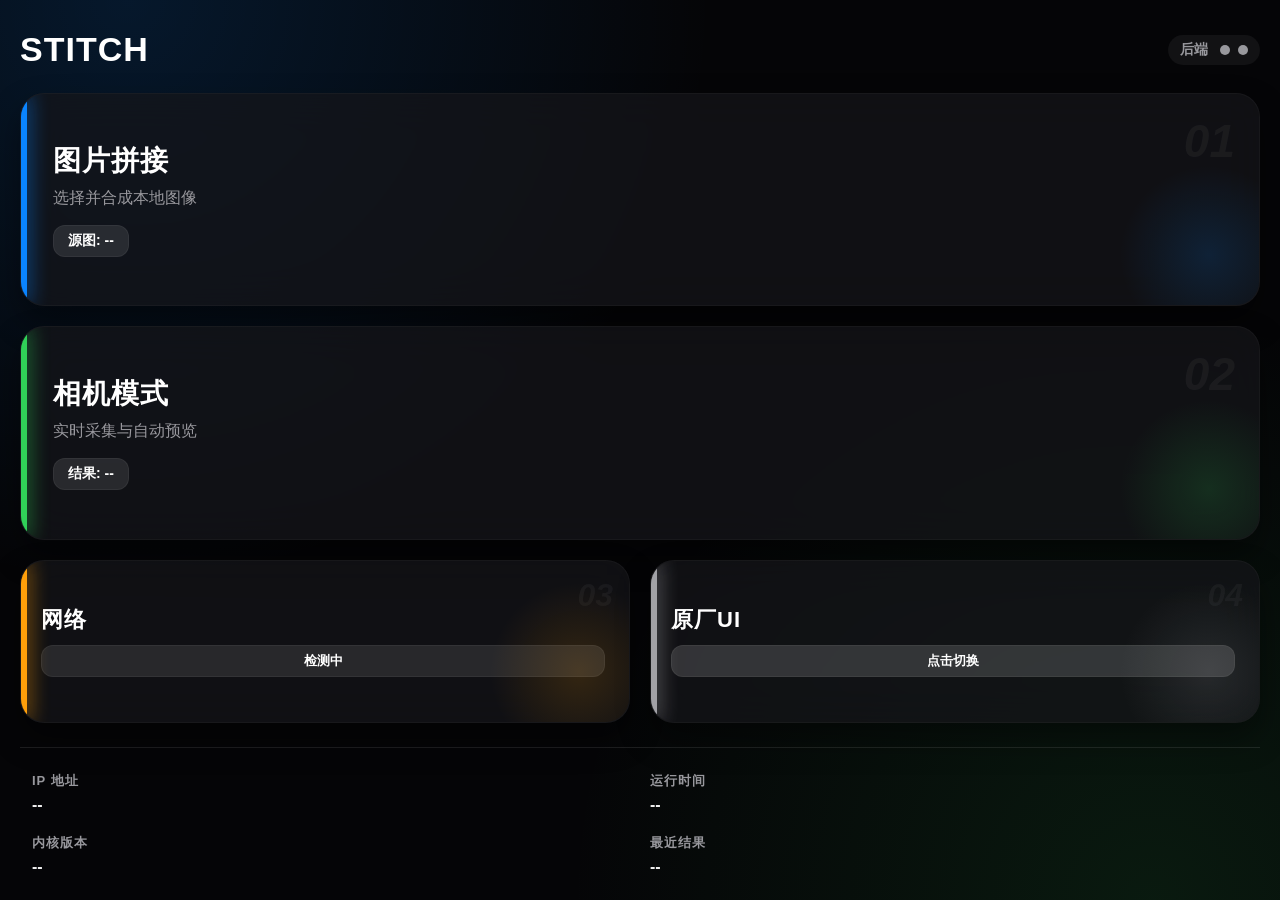
==== index.html @ bc09a054 "init" ====
<!DOCTYPE html>
<html lang="zh-CN">
<head>
  <meta charset="UTF-8" />
  <meta name="viewport" content="width=400, user-scalable=no, target-densitydpi=device-dpi" />
  <meta http-equiv="Cache-Control" content="no-cache, no-store, must-revalidate" />
  <meta http-equiv="Pragma" content="no-cache" />
  <meta http-equiv="Expires" content="0" />
  <title>工作台</title>
  <style>
    :root {
      --bg: #050507;
      --card-bg: rgba(22, 22, 26, 0.7);
      --accent-blue: #0a84ff;
      --accent-green: #30d158;
      --accent-orange: #ff9f0a;
      --text-main: #ffffff;
      --text-muted: #98989d;
      --status-ok: #32d74b;
      --status-err: #ff453a;
      --radius: 24px;
    }
    * { box-sizing: border-box; -webkit-tap-highlight-color: transparent; }
    html, body { 
      margin: 0; padding: 0; width: 100%; height: 100%; 
      background: var(--bg); color: var(--text-main);
      font-family: -apple-system, BlinkMacSystemFont, sans-serif;
      overflow: hidden;
      /* 增加背景渐变氛围光，消除死板的纯黑空洞感 */
      background-image: 
        radial-gradient(circle at 10% 0%, rgba(10, 132, 255, 0.15) 0%, transparent 40%),
        radial-gradient(circle at 90% 100%, rgba(48, 209, 88, 0.1) 0%, transparent 40%);
    }
    .app-container {
      display: flex; flex-direction: column; height: 100vh; padding: 20px 20px 24px;
    }
    .header-area {
      display: flex; justify-content: space-between; align-items: center; padding: 10px 0 24px;
    }
    .main-title { font-size: 34px; font-weight: 800; margin: 0; letter-spacing: 1px; }
    .status-group { display: flex; gap: 8px; align-items: center; background: rgba(255,255,255,0.05); padding: 6px 12px; border-radius: 20px; }
    .indicator { width: 10px; height: 10px; border-radius: 50%; background: var(--text-muted); }
    .indicator.active { background: var(--status-ok); box-shadow: 0 0 10px var(--status-ok); }
    .indicator.error { background: var(--status-err); box-shadow: 0 0 10px var(--status-err); }
    
    .nav-grid {
      /* 充满剩余空间，卡片自动拉伸填满高度 */
      flex: 1; display: flex; flex-direction: column; gap: 20px; padding-bottom: 24px;
    }
    .nav-row { display: flex; gap: 20px; flex: 1; }
    
    /* 移除灰色丑陋边框，采用毛玻璃+发光侧边条+高级阴影 */
    .nav-card {
      position: relative; flex: 1; display: flex; flex-direction: column; justify-content: center;
      padding: 24px 24px 24px 32px; background: var(--card-bg); border-radius: var(--radius); text-decoration: none; color: inherit;
      box-shadow: 0 16px 32px rgba(0,0,0,0.4); overflow: hidden; cursor: pointer;
      backdrop-filter: blur(20px);
      border: 1px solid rgba(255,255,255,0.03);
    }
    .nav-card:active { transform: scale(0.97); }
    /* 左侧高亮发光条 */
    .nav-card::before {
      content: ""; position: absolute; left: 0; top: 0; bottom: 0; width: 6px;
      background: var(--accent); box-shadow: 0 0 20px var(--accent);
    }
    .nav-card::after {
      content: ""; position: absolute; right: -40px; bottom: -40px; width: 180px; height: 180px;
      border-radius: 50%; background: radial-gradient(circle, var(--accent), transparent 70%); opacity: 0.15;
    }
    
    .nav-card h3 { margin: 0; font-size: 28px; font-weight: 800; letter-spacing: 1px; }
    .nav-card p { margin: 8px 0 0; font-size: 16px; color: var(--text-muted); font-weight: 500; }
    .nav-card .icon-label {
      position: absolute; top: 20px; right: 24px; font-size: 46px; opacity: 0.9; font-weight: 800;
      font-style: italic; color: rgba(255,255,255,0.05);
    }
    .badge {
      display: inline-block; padding: 6px 14px; border-radius: 12px; font-size: 14px; font-weight: 700;
      background: rgba(255,255,255,0.1); margin-top: 16px; color: #fff; align-self: flex-start;
      border: 1px solid rgba(255,255,255,0.05);
    }
    
    .system-info {
      padding: 24px 12px 0; border-top: 1px solid rgba(255,255,255,0.1); display: grid; grid-template-columns: 1fr 1fr; gap: 20px;
    }
    .info-item { display: flex; flex-direction: column; gap: 6px; }
    .info-label { font-size: 13px; text-transform: uppercase; color: var(--text-muted); font-weight: 800; letter-spacing: 1px; }
    .info-value { font-size: 16px; font-weight: 600; color: #eee; white-space: nowrap; overflow: hidden; text-overflow: ellipsis; }

    .card-stitch { --accent: var(--accent-blue); }
    .card-camera { --accent: var(--accent-green); }
    .card-wifi { --accent: var(--accent-orange); }
    .card-sys { --accent: #a1a1a6; }
  </style>
</head>
<body>
  <div class="app-container">
    <header class="header-area">
      <h1 class="main-title">STITCH</h1>
      <div class="status-group">
        <span id="chip-backend" style="font-size: 14px; color: var(--text-muted); font-weight: bold; margin-right: 4px;">后端</span>
        <div id="ind-backend" class="indicator"></div>
        <div id="ind-wifi" class="indicator"></div>
      </div>
    </header>

    <main class="nav-grid">
      <a href="stitch.html?mode=image" class="nav-card card-stitch">
        <span class="icon-label">01</span>
        <h3>图片拼接</h3>
        <p>选择并合成本地图像</p>
        <span class="badge" id="stat-input-count">源图: --</span>
      </a>

      <a href="stitch.html?mode=camera" class="nav-card card-camera">
        <span class="icon-label">02</span>
        <h3>相机模式</h3>
        <p>实时采集与自动预览</p>
        <span class="badge" id="stat-output-count">结果: --</span>
      </a>

      <div class="nav-row">
        <a href="wifi.html" class="nav-card card-wifi" style="padding-left: 20px;">
          <span class="icon-label" style="font-size: 32px; top: 16px; right: 16px;">03</span>
          <h3 style="font-size: 22px;">网络</h3>
          <span class="badge" id="chip-wifi" style="margin-top: 10px; width: 100%; text-overflow: ellipsis; overflow: hidden; text-align: center; font-size: 13px; padding: 6px 8px;">检测中</span>
        </a>

        <div class="nav-card card-sys" onclick="startSystemUI()" style="padding-left: 20px;">
          <span class="icon-label" style="font-size: 32px; top: 16px; right: 16px;">04</span>
          <h3 style="font-size: 22px;">原厂UI</h3>
          <div id="tip-systemui" class="badge" style="margin-top: 10px; width: 100%; text-align: center; background: rgba(255,255,255,0.15); font-size: 13px; padding: 6px 8px;">点击切换</div>
        </div>
      </div>
    </main>

    <footer class="system-info">
      <div class="info-item">
        <span class="info-label">IP 地址</span>
        <span id="ipaddr" class="info-value">--</span>
      </div>
      <div class="info-item">
        <span class="info-label">运行时间</span>
        <span id="uptime" class="info-value">--</span>
      </div>
      <div class="info-item">
        <span class="info-label">内核版本</span>
        <span id="kernel" class="info-value">--</span>
      </div>
      <div class="info-item">
        <span class="info-label">最近结果</span>
        <span id="latest-result" class="info-value">--</span>
      </div>
    </footer>
  </div>

  <script>
    function $(id) { return document.getElementById(id); }

    async function fetchJson(url, options = {}) {
      try {
        options.cache = 'no-store';
        const resp = await fetch(url, options);
        if (!resp.ok) return null;
        return await resp.json();
      } catch (e) { return null; }
    }

    async function startSystemUI() {
      const tip = $('tip-systemui');
      tip.textContent = '执行中...';
      try {
        const resp = await fetch('/api/start-systemui', { method: 'POST', cache: 'no-store' });
        const data = await resp.json();
        if (data && data.ok) {
          tip.textContent = '已发送';
        } else {
          tip.textContent = '无响应';
        }
      } catch (e) {
        tip.textContent = '异常';
      }
      setTimeout(() => tip.textContent = '点击切换', 3000);
    }

    async function updateDashboard() {
      const [status, stitch, inputs, outputs] = await Promise.all([
        fetchJson('/api/status', { cache: 'no-store' }),
        fetchJson('/api/stitch/status', { cache: 'no-store' }),
        fetchJson('/api/stitch/input-list', { cache: 'no-store' }),
        fetchJson('/api/stitch/output-list', { cache: 'no-store' })
      ]);

      if (status) {
        $('ipaddr').textContent = (status.ip_list && status.ip_list.length > 0) ? status.ip_list[0].ip : (status.ip || '-');
        $('uptime').textContent = status.uptime || '--';
        $('kernel').textContent = status.kernel || '--';
        $('chip-wifi').textContent = status.wifi && status.wifi.length > 8 ? status.wifi.substring(0, 8) + '...' : (status.wifi || '未连');
        $('ind-wifi').className = 'indicator ' + (status.wifi && status.wifi.includes('connected') ? 'active' : '');
      }

      if (stitch) {
        $('chip-backend').textContent = stitch.enabled ? '在线' : '离线';
        $('ind-backend').className = 'indicator ' + (stitch.enabled ? 'active' : 'error');
      }

      if (inputs) {
        $('stat-input-count').textContent = '源图: ' + (inputs.files ? inputs.files.length : 0);
      }

      if (outputs) {
        const list = outputs.files || [];
        $('stat-output-count').textContent = '结果: ' + list.length;
        $('latest-result').textContent = list.length > 0 ? list[0].name : '--';
      }
    }

    updateDashboard();
    setInterval(updateDashboard, 5000);
  </script>
</body>
</html>
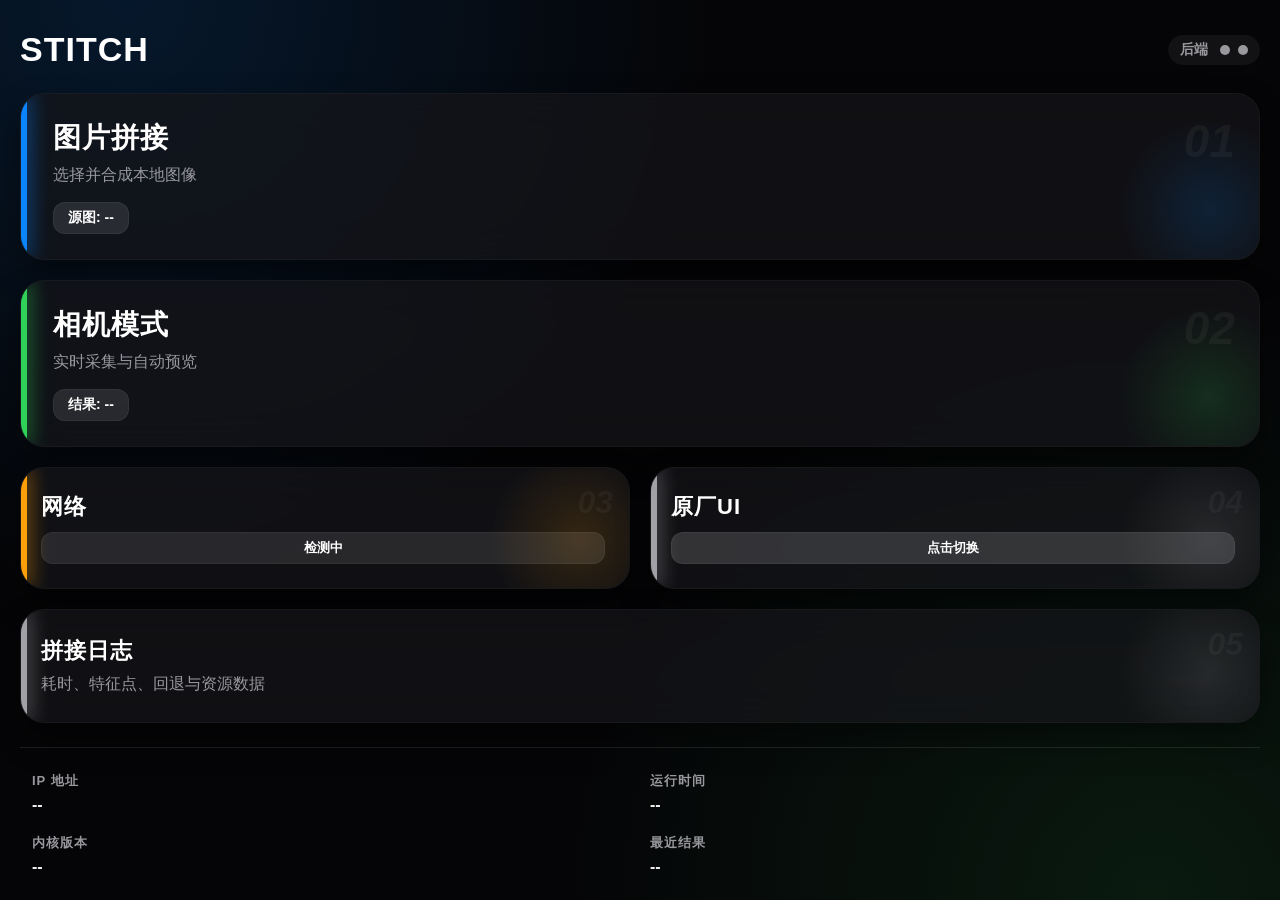
==== commit c082e868: "feature: parameter display" ====
--- a/index.html
+++ b/index.html
@@ -2,7 +2,7 @@
 <html lang="zh-CN">
 <head>
   <meta charset="UTF-8" />
-  <meta name="viewport" content="width=400, user-scalable=no, target-densitydpi=device-dpi" />
+  <meta name="viewport" content="width=device-width, initial-scale=1, viewport-fit=cover, user-scalable=no" />
   <meta http-equiv="Cache-Control" content="no-cache, no-store, must-revalidate" />
   <meta http-equiv="Pragma" content="no-cache" />
   <meta http-equiv="Expires" content="0" />
@@ -132,6 +132,11 @@
           <div id="tip-systemui" class="badge" style="margin-top: 10px; width: 100%; text-align: center; background: rgba(255,255,255,0.15); font-size: 13px; padding: 6px 8px;">点击切换</div>
         </div>
       </div>
+      <a href="stitch_log.html" class="nav-card card-sys" style="flex: 0.55; padding-left: 20px;">
+        <span class="icon-label" style="font-size: 32px; top: 16px; right: 16px;">05</span>
+        <h3 style="font-size: 22px;">拼接日志</h3>
+        <p>耗时、特征点、回退与资源数据</p>
+      </a>
     </main>
 
     <footer class="system-info">
@@ -219,4 +224,4 @@
     setInterval(updateDashboard, 5000);
   </script>
 </body>
-</html>+</html>
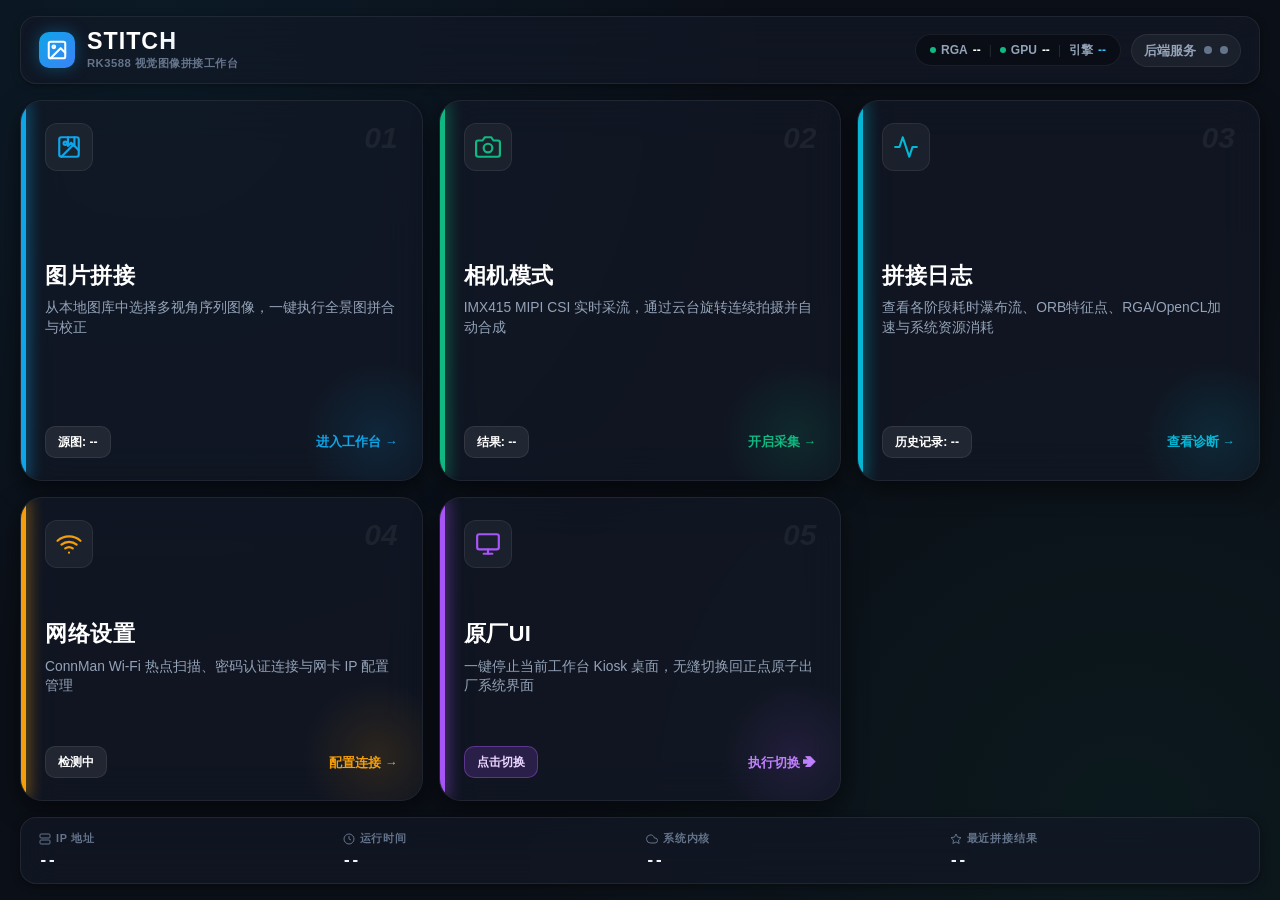
==== commit 507e3a51: "ui: modernize home dashboard with hardware accel stats and touch ergonomics" ====
--- a/index.html
+++ b/index.html
@@ -6,161 +6,490 @@
   <meta http-equiv="Cache-Control" content="no-cache, no-store, must-revalidate" />
   <meta http-equiv="Pragma" content="no-cache" />
   <meta http-equiv="Expires" content="0" />
-  <title>工作台</title>
+  <title>视觉拼接工作台 · STITCH</title>
+  <link rel="stylesheet" href="ui.css" />
   <style>
-    :root {
-      --bg: #050507;
-      --card-bg: rgba(22, 22, 26, 0.7);
-      --accent-blue: #0a84ff;
-      --accent-green: #30d158;
-      --accent-orange: #ff9f0a;
-      --text-main: #ffffff;
-      --text-muted: #98989d;
-      --status-ok: #32d74b;
-      --status-err: #ff453a;
-      --radius: 24px;
-    }
-    * { box-sizing: border-box; -webkit-tap-highlight-color: transparent; }
-    html, body { 
-      margin: 0; padding: 0; width: 100%; height: 100%; 
-      background: var(--bg); color: var(--text-main);
-      font-family: -apple-system, BlinkMacSystemFont, sans-serif;
+    /* Specific Home Styles */
+    .dashboard-container {
+      display: flex;
+      flex-direction: column;
+      height: 100vh;
+      padding: 16px 20px;
+      gap: 16px;
       overflow: hidden;
-      /* 增加背景渐变氛围光，消除死板的纯黑空洞感 */
-      background-image: 
-        radial-gradient(circle at 10% 0%, rgba(10, 132, 255, 0.15) 0%, transparent 40%),
-        radial-gradient(circle at 90% 100%, rgba(48, 209, 88, 0.1) 0%, transparent 40%);
-    }
-    .app-container {
-      display: flex; flex-direction: column; height: 100vh; padding: 20px 20px 24px;
-    }
-    .header-area {
-      display: flex; justify-content: space-between; align-items: center; padding: 10px 0 24px;
-    }
-    .main-title { font-size: 34px; font-weight: 800; margin: 0; letter-spacing: 1px; }
-    .status-group { display: flex; gap: 8px; align-items: center; background: rgba(255,255,255,0.05); padding: 6px 12px; border-radius: 20px; }
-    .indicator { width: 10px; height: 10px; border-radius: 50%; background: var(--text-muted); }
-    .indicator.active { background: var(--status-ok); box-shadow: 0 0 10px var(--status-ok); }
-    .indicator.error { background: var(--status-err); box-shadow: 0 0 10px var(--status-err); }
-    
-    .nav-grid {
-      /* 充满剩余空间，卡片自动拉伸填满高度 */
-      flex: 1; display: flex; flex-direction: column; gap: 20px; padding-bottom: 24px;
-    }
-    .nav-row { display: flex; gap: 20px; flex: 1; }
-    
-    /* 移除灰色丑陋边框，采用毛玻璃+发光侧边条+高级阴影 */
+    }
+
+    /* Top Brand & Status Bar */
+    .top-bar {
+      display: flex;
+      justify-content: space-between;
+      align-items: center;
+      padding: 12px 18px;
+      background: var(--bg-surface-glass);
+      backdrop-filter: blur(20px);
+      -webkit-backdrop-filter: blur(20px);
+      border: 1px solid var(--border-subtle);
+      border-radius: var(--radius-md);
+      box-shadow: var(--shadow-sm);
+    }
+
+    .brand-section {
+      display: flex;
+      align-items: center;
+      gap: 12px;
+    }
+    .brand-logo {
+      width: 36px;
+      height: 36px;
+      border-radius: 10px;
+      background: linear-gradient(135deg, var(--accent-blue) 0%, #3b82f6 100%);
+      display: flex;
+      align-items: center;
+      justify-content: center;
+      box-shadow: 0 0 16px var(--accent-blue-glow);
+    }
+    .brand-title {
+      font-size: 1.55rem;
+      font-weight: 800;
+      letter-spacing: 1px;
+      margin: 0;
+      line-height: 1.1;
+      background: linear-gradient(135deg, #ffffff 40%, #cbd5e1 100%);
+      -webkit-background-clip: text;
+      -webkit-text-fill-color: transparent;
+    }
+    .brand-subtitle {
+      font-size: 0.75rem;
+      color: var(--text-muted);
+      font-weight: 600;
+      letter-spacing: 0.5px;
+      text-transform: uppercase;
+    }
+
+    .status-section {
+      display: flex;
+      align-items: center;
+      gap: 10px;
+    }
+
+    .hud-accel-bar {
+      display: flex;
+      align-items: center;
+      gap: 8px;
+      background: rgba(0, 0, 0, 0.35);
+      padding: 6px 14px;
+      border-radius: var(--radius-full);
+      border: 1px solid var(--border-subtle);
+      font-size: 0.8rem;
+    }
+    .accel-item {
+      display: flex;
+      align-items: center;
+      gap: 5px;
+      font-weight: 700;
+      color: var(--text-secondary);
+    }
+    .accel-item strong {
+      color: #fff;
+    }
+    .accel-dot {
+      width: 6px;
+      height: 6px;
+      border-radius: 50%;
+      background: var(--accent-green);
+    }
+    .accel-dot.off {
+      background: var(--text-muted);
+    }
+
+    .service-pill {
+      display: flex;
+      align-items: center;
+      gap: 8px;
+      background: rgba(255, 255, 255, 0.05);
+      padding: 6px 12px;
+      border-radius: var(--radius-full);
+      border: 1px solid var(--border-subtle);
+    }
+
+    /* Main Grid Navigation */
+    .dashboard-grid {
+      flex: 1;
+      display: grid;
+      grid-template-columns: repeat(3, 1fr);
+      grid-template-rows: 1.25fr 1fr;
+      gap: 16px;
+      min-height: 0;
+    }
+
     .nav-card {
-      position: relative; flex: 1; display: flex; flex-direction: column; justify-content: center;
-      padding: 24px 24px 24px 32px; background: var(--card-bg); border-radius: var(--radius); text-decoration: none; color: inherit;
-      box-shadow: 0 16px 32px rgba(0,0,0,0.4); overflow: hidden; cursor: pointer;
+      position: relative;
+      display: flex;
+      flex-direction: column;
+      justify-content: space-between;
+      padding: 22px 24px;
+      background: var(--bg-surface-glass);
       backdrop-filter: blur(20px);
-      border: 1px solid rgba(255,255,255,0.03);
-    }
-    .nav-card:active { transform: scale(0.97); }
-    /* 左侧高亮发光条 */
+      -webkit-backdrop-filter: blur(20px);
+      border: 1px solid var(--border-subtle);
+      border-radius: var(--radius-lg);
+      box-shadow: var(--shadow-md);
+      text-decoration: none;
+      color: inherit;
+      cursor: pointer;
+      overflow: hidden;
+      transition: all var(--trans-fast);
+    }
+
+    .nav-card:hover {
+      transform: translateY(-3px);
+      border-color: var(--border-active);
+      box-shadow: 0 12px 30px rgba(0, 0, 0, 0.65);
+    }
+    .nav-card:active {
+      transform: scale(0.98);
+    }
+
     .nav-card::before {
-      content: ""; position: absolute; left: 0; top: 0; bottom: 0; width: 6px;
-      background: var(--accent); box-shadow: 0 0 20px var(--accent);
+      content: "";
+      position: absolute;
+      left: 0;
+      top: 0;
+      bottom: 0;
+      width: 5px;
+      background: var(--card-accent);
+      box-shadow: 0 0 16px var(--card-accent);
     }
     .nav-card::after {
-      content: ""; position: absolute; right: -40px; bottom: -40px; width: 180px; height: 180px;
-      border-radius: 50%; background: radial-gradient(circle, var(--accent), transparent 70%); opacity: 0.15;
-    }
-    
-    .nav-card h3 { margin: 0; font-size: 28px; font-weight: 800; letter-spacing: 1px; }
-    .nav-card p { margin: 8px 0 0; font-size: 16px; color: var(--text-muted); font-weight: 500; }
-    .nav-card .icon-label {
-      position: absolute; top: 20px; right: 24px; font-size: 46px; opacity: 0.9; font-weight: 800;
-      font-style: italic; color: rgba(255,255,255,0.05);
-    }
-    .badge {
-      display: inline-block; padding: 6px 14px; border-radius: 12px; font-size: 14px; font-weight: 700;
-      background: rgba(255,255,255,0.1); margin-top: 16px; color: #fff; align-self: flex-start;
-      border: 1px solid rgba(255,255,255,0.05);
-    }
-    
-    .system-info {
-      padding: 24px 12px 0; border-top: 1px solid rgba(255,255,255,0.1); display: grid; grid-template-columns: 1fr 1fr; gap: 20px;
-    }
-    .info-item { display: flex; flex-direction: column; gap: 6px; }
-    .info-label { font-size: 13px; text-transform: uppercase; color: var(--text-muted); font-weight: 800; letter-spacing: 1px; }
-    .info-value { font-size: 16px; font-weight: 600; color: #eee; white-space: nowrap; overflow: hidden; text-overflow: ellipsis; }
-
-    .card-stitch { --accent: var(--accent-blue); }
-    .card-camera { --accent: var(--accent-green); }
-    .card-wifi { --accent: var(--accent-orange); }
-    .card-sys { --accent: #a1a1a6; }
+      content: "";
+      position: absolute;
+      right: -30px;
+      bottom: -30px;
+      width: 150px;
+      height: 150px;
+      border-radius: 50%;
+      background: radial-gradient(circle, var(--card-accent), transparent 70%);
+      opacity: 0.12;
+      pointer-events: none;
+    }
+
+    .card-stitch { --card-accent: var(--accent-blue); }
+    .card-camera { --card-accent: var(--accent-green); }
+    .card-wifi   { --card-accent: var(--accent-orange); }
+    .card-sys    { --card-accent: #a855f7; }
+    .card-log    { --card-accent: var(--accent-cyan); }
+
+    .card-header {
+      display: flex;
+      justify-content: space-between;
+      align-items: flex-start;
+    }
+    .card-icon-badge {
+      width: 48px;
+      height: 48px;
+      border-radius: 12px;
+      background: rgba(255, 255, 255, 0.05);
+      border: 1px solid var(--border-subtle);
+      display: flex;
+      align-items: center;
+      justify-content: center;
+      color: var(--card-accent);
+    }
+    .card-number {
+      font-size: 2rem;
+      font-weight: 900;
+      font-style: italic;
+      color: rgba(255, 255, 255, 0.06);
+      line-height: 1;
+    }
+
+    .card-body h3 {
+      margin: 14px 0 6px;
+      font-size: 1.45rem;
+      font-weight: 800;
+      letter-spacing: 0.5px;
+      color: #ffffff;
+    }
+    .card-body p {
+      margin: 0;
+      font-size: 0.92rem;
+      color: var(--text-secondary);
+      font-weight: 500;
+      line-height: 1.4;
+    }
+
+    .card-footer {
+      display: flex;
+      align-items: center;
+      justify-content: space-between;
+      margin-top: 14px;
+    }
+
+    .card-tag {
+      display: inline-flex;
+      align-items: center;
+      gap: 6px;
+      padding: 6px 12px;
+      border-radius: 10px;
+      font-size: 0.82rem;
+      font-weight: 700;
+      background: rgba(255, 255, 255, 0.08);
+      border: 1px solid var(--border-subtle);
+      color: #fff;
+    }
+
+    /* Bottom Info Telemetry Bar */
+    .system-footer {
+      display: grid;
+      grid-template-columns: repeat(4, 1fr);
+      gap: 12px;
+      padding: 12px 18px;
+      background: var(--bg-surface-glass);
+      backdrop-filter: blur(20px);
+      -webkit-backdrop-filter: blur(20px);
+      border: 1px solid var(--border-subtle);
+      border-radius: var(--radius-md);
+      box-shadow: var(--shadow-sm);
+    }
+    .telemetry-item {
+      display: flex;
+      flex-direction: column;
+      gap: 3px;
+      min-width: 0;
+    }
+    .telemetry-label {
+      font-size: 0.72rem;
+      text-transform: uppercase;
+      color: var(--text-muted);
+      font-weight: 800;
+      letter-spacing: 0.8px;
+      display: flex;
+      align-items: center;
+      gap: 5px;
+    }
+    .telemetry-value {
+      font-size: 0.95rem;
+      font-weight: 700;
+      color: #f1f5f9;
+      white-space: nowrap;
+      overflow: hidden;
+      text-overflow: ellipsis;
+      font-family: ui-monospace, SFMono-Regular, Menlo, Monaco, Consolas, monospace;
+    }
+
+    @media (max-width: 960px) {
+      .dashboard-grid {
+        grid-template-columns: repeat(2, 1fr);
+        grid-template-rows: auto;
+        overflow-y: auto;
+      }
+      .system-footer {
+        grid-template-columns: repeat(2, 1fr);
+      }
+      .hud-accel-bar {
+        display: none;
+      }
+    }
   </style>
 </head>
 <body>
-  <div class="app-container">
-    <header class="header-area">
-      <h1 class="main-title">STITCH</h1>
-      <div class="status-group">
-        <span id="chip-backend" style="font-size: 14px; color: var(--text-muted); font-weight: bold; margin-right: 4px;">后端</span>
-        <div id="ind-backend" class="indicator"></div>
-        <div id="ind-wifi" class="indicator"></div>
+  <div class="dashboard-container">
+    <!-- Top Bar -->
+    <header class="top-bar">
+      <div class="brand-section">
+        <div class="brand-logo">
+          <svg width="22" height="22" viewBox="0 0 24 24" fill="none" stroke="#ffffff" stroke-width="2.2" stroke-linecap="round" stroke-linejoin="round">
+            <rect x="3" y="3" width="18" height="18" rx="2" ry="2"></rect>
+            <circle cx="8.5" cy="8.5" r="1.5"></circle>
+            <polyline points="21 15 16 10 5 21"></polyline>
+          </svg>
+        </div>
+        <div>
+          <h1 class="brand-title">STITCH</h1>
+          <div class="brand-subtitle">RK3588 视觉图像拼接工作台</div>
+        </div>
+      </div>
+
+      <!-- Hardware Acceleration Indicators & Status -->
+      <div class="status-section">
+        <div class="hud-accel-bar" id="hud-accel">
+          <div class="accel-item" title="Rockchip RGA 硬件2D加速">
+            <span class="accel-dot" id="dot-rga"></span>
+            <span>RGA</span>
+            <strong id="val-rga">--</strong>
+          </div>
+          <span style="color:var(--border-medium)">|</span>
+          <div class="accel-item" title="Mali GPU OpenCL 几何变换加速">
+            <span class="accel-dot" id="dot-opencl"></span>
+            <span>GPU</span>
+            <strong id="val-opencl">--</strong>
+          </div>
+          <span style="color:var(--border-medium)">|</span>
+          <div class="accel-item" title="拼接算法执行引擎">
+            <span>引擎</span>
+            <strong id="val-engine" style="color:var(--accent-blue-light)">--</strong>
+          </div>
+        </div>
+
+        <div class="service-pill">
+          <span id="chip-backend" style="font-size: 0.85rem; color: var(--text-secondary); font-weight: 700;">后端服务</span>
+          <div id="ind-backend" class="indicator-dot"></div>
+          <div id="ind-wifi" class="indicator-dot" title="Wi-Fi网络状态"></div>
+        </div>
       </div>
     </header>
 
-    <main class="nav-grid">
+    <!-- Main Navigation Grid -->
+    <main class="dashboard-grid">
+      <!-- 01 图片拼接 -->
       <a href="stitch.html?mode=image" class="nav-card card-stitch">
-        <span class="icon-label">01</span>
-        <h3>图片拼接</h3>
-        <p>选择并合成本地图像</p>
-        <span class="badge" id="stat-input-count">源图: --</span>
+        <div class="card-header">
+          <div class="card-icon-badge">
+            <svg width="26" height="26" viewBox="0 0 24 24" fill="none" stroke="currentColor" stroke-width="2" stroke-linecap="round" stroke-linejoin="round">
+              <rect x="3" y="3" width="18" height="18" rx="2" ry="2"></rect>
+              <polyline points="11 3 11 11 14 8 17 11 17 3"></polyline>
+              <circle cx="8.5" cy="8.5" r="1.5"></circle>
+              <polyline points="21 15 16 10 5 21"></polyline>
+            </svg>
+          </div>
+          <span class="card-number">01</span>
+        </div>
+        <div class="card-body">
+          <h3>图片拼接</h3>
+          <p>从本地图库中选择多视角序列图像，一键执行全景图拼合与校正</p>
+        </div>
+        <div class="card-footer">
+          <span class="card-tag" id="stat-input-count">源图: --</span>
+          <span style="font-size:0.85rem; font-weight:700; color:var(--accent-blue)">进入工作台 →</span>
+        </div>
       </a>
 
+      <!-- 02 相机模式 -->
       <a href="stitch.html?mode=camera" class="nav-card card-camera">
-        <span class="icon-label">02</span>
-        <h3>相机模式</h3>
-        <p>实时采集与自动预览</p>
-        <span class="badge" id="stat-output-count">结果: --</span>
+        <div class="card-header">
+          <div class="card-icon-badge">
+            <svg width="26" height="26" viewBox="0 0 24 24" fill="none" stroke="currentColor" stroke-width="2" stroke-linecap="round" stroke-linejoin="round">
+              <path d="M23 19a2 2 0 0 1-2 2H3a2 2 0 0 1-2-2V8a2 2 0 0 1 2-2h4l2-3h6l2 3h4a2 2 0 0 1 2 2z"></path>
+              <circle cx="12" cy="13" r="4"></circle>
+            </svg>
+          </div>
+          <span class="card-number">02</span>
+        </div>
+        <div class="card-body">
+          <h3>相机模式</h3>
+          <p>IMX415 MIPI CSI 实时采流，通过云台旋转连续拍摄并自动合成</p>
+        </div>
+        <div class="card-footer">
+          <span class="card-tag" id="stat-output-count">结果: --</span>
+          <span style="font-size:0.85rem; font-weight:700; color:var(--accent-green)">开启采集 →</span>
+        </div>
       </a>
 
-      <div class="nav-row">
-        <a href="wifi.html" class="nav-card card-wifi" style="padding-left: 20px;">
-          <span class="icon-label" style="font-size: 32px; top: 16px; right: 16px;">03</span>
-          <h3 style="font-size: 22px;">网络</h3>
-          <span class="badge" id="chip-wifi" style="margin-top: 10px; width: 100%; text-overflow: ellipsis; overflow: hidden; text-align: center; font-size: 13px; padding: 6px 8px;">检测中</span>
-        </a>
-
-        <div class="nav-card card-sys" onclick="startSystemUI()" style="padding-left: 20px;">
-          <span class="icon-label" style="font-size: 32px; top: 16px; right: 16px;">04</span>
-          <h3 style="font-size: 22px;">原厂UI</h3>
-          <div id="tip-systemui" class="badge" style="margin-top: 10px; width: 100%; text-align: center; background: rgba(255,255,255,0.15); font-size: 13px; padding: 6px 8px;">点击切换</div>
-        </div>
-      </div>
-      <a href="stitch_log.html" class="nav-card card-sys" style="flex: 0.55; padding-left: 20px;">
-        <span class="icon-label" style="font-size: 32px; top: 16px; right: 16px;">05</span>
-        <h3 style="font-size: 22px;">拼接日志</h3>
-        <p>耗时、特征点、回退与资源数据</p>
+      <!-- 03 拼接日志 -->
+      <a href="stitch_log.html" class="nav-card card-log">
+        <div class="card-header">
+          <div class="card-icon-badge">
+            <svg width="26" height="26" viewBox="0 0 24 24" fill="none" stroke="currentColor" stroke-width="2" stroke-linecap="round" stroke-linejoin="round">
+              <polyline points="22 12 18 12 15 21 9 3 6 12 2 12"></polyline>
+            </svg>
+          </div>
+          <span class="card-number">03</span>
+        </div>
+        <div class="card-body">
+          <h3>拼接日志</h3>
+          <p>查看各阶段耗时瀑布流、ORB特征点、RGA/OpenCL加速与系统资源消耗</p>
+        </div>
+        <div class="card-footer">
+          <span class="card-tag" id="stat-log-count">历史记录: --</span>
+          <span style="font-size:0.85rem; font-weight:700; color:var(--accent-cyan)">查看诊断 →</span>
+        </div>
       </a>
+
+      <!-- 04 网络设置 -->
+      <a href="wifi.html" class="nav-card card-wifi">
+        <div class="card-header">
+          <div class="card-icon-badge">
+            <svg width="26" height="26" viewBox="0 0 24 24" fill="none" stroke="currentColor" stroke-width="2" stroke-linecap="round" stroke-linejoin="round">
+              <path d="M5 12.55a11 11 0 0 1 14.08 0"></path>
+              <path d="M1.42 9a16 16 0 0 1 21.16 0"></path>
+              <path d="M8.53 16.11a6 6 0 0 1 6.95 0"></path>
+              <line x1="12" y1="20" x2="12.01" y2="20"></line>
+            </svg>
+          </div>
+          <span class="card-number">04</span>
+        </div>
+        <div class="card-body">
+          <h3>网络设置</h3>
+          <p>ConnMan Wi-Fi 热点扫描、密码认证连接与网卡 IP 配置管理</p>
+        </div>
+        <div class="card-footer">
+          <span class="card-tag" id="chip-wifi">检测中</span>
+          <span style="font-size:0.85rem; font-weight:700; color:var(--accent-orange)">配置连接 →</span>
+        </div>
+      </a>
+
+      <!-- 05 原厂UI切换 -->
+      <div class="nav-card card-sys" onclick="startSystemUI()">
+        <div class="card-header">
+          <div class="card-icon-badge">
+            <svg width="26" height="26" viewBox="0 0 24 24" fill="none" stroke="currentColor" stroke-width="2" stroke-linecap="round" stroke-linejoin="round">
+              <rect x="2" y="3" width="20" height="14" rx="2" ry="2"></rect>
+              <line x1="8" y1="21" x2="16" y2="21"></line>
+              <line x1="12" y1="17" x2="12" y2="21"></line>
+            </svg>
+          </div>
+          <span class="card-number">05</span>
+        </div>
+        <div class="card-body">
+          <h3>原厂UI</h3>
+          <p>一键停止当前工作台 Kiosk 桌面，无缝切换回正点原子出厂系统界面</p>
+        </div>
+        <div class="card-footer">
+          <div id="tip-systemui" class="card-tag" style="background:rgba(168,85,247,0.18); border-color:rgba(168,85,247,0.4); color:#e9d5ff;">点击切换</div>
+          <span style="font-size:0.85rem; font-weight:700; color:#c084fc">执行切换 ➔</span>
+        </div>
+      </div>
     </main>
 
-    <footer class="system-info">
-      <div class="info-item">
-        <span class="info-label">IP 地址</span>
-        <span id="ipaddr" class="info-value">--</span>
-      </div>
-      <div class="info-item">
-        <span class="info-label">运行时间</span>
-        <span id="uptime" class="info-value">--</span>
-      </div>
-      <div class="info-item">
-        <span class="info-label">内核版本</span>
-        <span id="kernel" class="info-value">--</span>
-      </div>
-      <div class="info-item">
-        <span class="info-label">最近结果</span>
-        <span id="latest-result" class="info-value">--</span>
+    <!-- Bottom System Telemetry Bar -->
+    <footer class="system-footer">
+      <div class="telemetry-item">
+        <span class="telemetry-label">
+          <svg width="12" height="12" viewBox="0 0 24 24" fill="none" stroke="currentColor" stroke-width="2"><rect x="2" y="2" width="20" height="8" rx="2"></rect><rect x="2" y="14" width="20" height="8" rx="2"></rect><line x1="6" y1="6" x2="6.01" y2="6"></line><line x1="6" y1="18" x2="6.01" y2="18"></line></svg>
+          IP 地址
+        </span>
+        <span id="ipaddr" class="telemetry-value">--</span>
+      </div>
+
+      <div class="telemetry-item">
+        <span class="telemetry-label">
+          <svg width="12" height="12" viewBox="0 0 24 24" fill="none" stroke="currentColor" stroke-width="2"><circle cx="12" cy="12" r="10"></circle><polyline points="12 6 12 12 16 14"></polyline></svg>
+          运行时间
+        </span>
+        <span id="uptime" class="telemetry-value">--</span>
+      </div>
+
+      <div class="telemetry-item">
+        <span class="telemetry-label">
+          <svg width="12" height="12" viewBox="0 0 24 24" fill="none" stroke="currentColor" stroke-width="2"><path d="M18 10h-1.26A8 8 0 1 0 9 20h9a5 5 0 0 0 0-10z"></path></svg>
+          系统内核
+        </span>
+        <span id="kernel" class="telemetry-value">--</span>
+      </div>
+
+      <div class="telemetry-item">
+        <span class="telemetry-label">
+          <svg width="12" height="12" viewBox="0 0 24 24" fill="none" stroke="currentColor" stroke-width="2"><polygon points="12 2 15.09 8.26 22 9.27 17 14.14 18.18 21.02 12 17.77 5.82 21.02 7 14.14 2 9.27 8.91 8.26 12 2"></polygon></svg>
+          最近拼接结果
+        </span>
+        <span id="latest-result" class="telemetry-value">--</span>
       </div>
     </footer>
   </div>
 
+  <script src="ui.js"></script>
   <script>
-    function $(id) { return document.getElementById(id); }
+    const $ = id => document.getElementById(id);
 
     async function fetchJson(url, options = {}) {
       try {
@@ -168,55 +497,88 @@
         const resp = await fetch(url, options);
         if (!resp.ok) return null;
         return await resp.json();
-      } catch (e) { return null; }
+      } catch (e) {
+        return null;
+      }
     }
 
     async function startSystemUI() {
       const tip = $('tip-systemui');
-      tip.textContent = '执行中...';
+      tip.textContent = '切换中...';
       try {
         const resp = await fetch('/api/start-systemui', { method: 'POST', cache: 'no-store' });
         const data = await resp.json();
         if (data && data.ok) {
           tip.textContent = '已发送';
+          if (window.showToast) window.showToast('指令已发送', '正在切换回系统出厂界面...', 'success');
         } else {
           tip.textContent = '无响应';
+          if (window.showToast) window.showToast('切换失败', (data && data.msg) || '后端未响应', 'error');
         }
       } catch (e) {
         tip.textContent = '异常';
-      }
-      setTimeout(() => tip.textContent = '点击切换', 3000);
+        if (window.showToast) window.showToast('网络错误', '无法连接到后端服务', 'error');
+      }
+      setTimeout(() => { tip.textContent = '点击切换'; }, 3000);
     }
 
     async function updateDashboard() {
-      const [status, stitch, inputs, outputs] = await Promise.all([
-        fetchJson('/api/status', { cache: 'no-store' }),
-        fetchJson('/api/stitch/status', { cache: 'no-store' }),
-        fetchJson('/api/stitch/input-list', { cache: 'no-store' }),
-        fetchJson('/api/stitch/output-list', { cache: 'no-store' })
+      const [status, stitch, inputs, outputs, publicConfig, logs] = await Promise.all([
+        fetchJson('/api/status'),
+        fetchJson('/api/stitch/status'),
+        fetchJson('/api/stitch/input-list'),
+        fetchJson('/api/stitch/output-list'),
+        fetchJson('/api/config/public'),
+        fetchJson('/api/stitch/logs?limit=5')
       ]);
+
+      if (publicConfig && publicConfig.ui && publicConfig.ui.font_zoom) {
+        if (window.syncFontZoom) window.syncFontZoom(publicConfig.ui.font_zoom);
+      }
+
+      // Acceleration HUD
+      if (publicConfig && publicConfig.accel) {
+        const pMode = publicConfig.accel.preprocess ? publicConfig.accel.preprocess.mode : '';
+        const gMode = publicConfig.accel.geometry ? publicConfig.accel.geometry.mode : '';
+        const engine = (publicConfig.stitch && publicConfig.stitch.engine) || 'sequential';
+
+        $('val-rga').textContent = pMode.includes('rga') ? 'ACTIVE' : (pMode || 'CPU');
+        $('dot-rga').className = 'accel-dot' + (pMode.includes('rga') ? '' : ' off');
+
+        $('val-opencl').textContent = gMode.includes('opencl') ? 'OPENCL' : 'CPU';
+        $('dot-opencl').className = 'accel-dot' + (gMode.includes('opencl') ? '' : ' off');
+
+        $('val-engine').textContent = engine.toUpperCase();
+      }
 
       if (status) {
         $('ipaddr').textContent = (status.ip_list && status.ip_list.length > 0) ? status.ip_list[0].ip : (status.ip || '-');
         $('uptime').textContent = status.uptime || '--';
         $('kernel').textContent = status.kernel || '--';
-        $('chip-wifi').textContent = status.wifi && status.wifi.length > 8 ? status.wifi.substring(0, 8) + '...' : (status.wifi || '未连');
-        $('ind-wifi').className = 'indicator ' + (status.wifi && status.wifi.includes('connected') ? 'active' : '');
+        
+        const wifiName = status.wifi || '未连';
+        $('chip-wifi').textContent = wifiName.length > 12 ? wifiName.substring(0, 12) + '...' : wifiName;
+        const isWifiConnected = status.wifi && status.wifi.includes('connected');
+        $('ind-wifi').className = 'indicator-dot ' + (isWifiConnected ? 'active' : '');
       }
 
       if (stitch) {
         $('chip-backend').textContent = stitch.enabled ? '在线' : '离线';
-        $('ind-backend').className = 'indicator ' + (stitch.enabled ? 'active' : 'error');
+        $('ind-backend').className = 'indicator-dot ' + (stitch.enabled ? 'active' : 'error');
       }
 
       if (inputs) {
-        $('stat-input-count').textContent = '源图: ' + (inputs.files ? inputs.files.length : 0);
+        $('stat-input-count').textContent = '源图: ' + (inputs.files ? inputs.files.length : 0) + ' 张';
       }
 
       if (outputs) {
         const list = outputs.files || [];
-        $('stat-output-count').textContent = '结果: ' + list.length;
+        $('stat-output-count').textContent = '结果: ' + list.length + ' 组';
         $('latest-result').textContent = list.length > 0 ? list[0].name : '--';
+      }
+
+      if (logs && logs.reports) {
+        $('stat-log-count').textContent = '历史记录: ' + logs.reports.length + ' 条';
       }
     }
 
--- a/ui.css
+++ b/ui.css
@@ -0,0 +1,485 @@
+/* ==========================================================================
+   STITCH WORKBENCH - UNIFIED UI DESIGN SYSTEM (ui.css)
+   Target: RK3588 Embedded Kiosk (1080p/720p touch) & Web Browsers
+   100% Offline, Zero external CDN dependencies, High-performance CSS
+   ========================================================================== */
+
+:root {
+  /* Color Palette - Dark Cybernetic Precision */
+  --bg-dark: #07090e;
+  --bg-body: #0b0f17;
+  --bg-surface: #121824;
+  --bg-surface-elevated: #182030;
+  --bg-surface-glass: rgba(18, 24, 38, 0.72);
+  --bg-overlay: rgba(5, 8, 14, 0.85);
+
+  --border-subtle: rgba(255, 255, 255, 0.07);
+  --border-medium: rgba(255, 255, 255, 0.12);
+  --border-active: rgba(14, 165, 233, 0.5);
+
+  --text-main: #f8fafc;
+  --text-secondary: #94a3b8;
+  --text-muted: #64748b;
+  --text-invert: #07090e;
+
+  /* Accent Colors & Glows */
+  --accent-blue: #0ea5e9;
+  --accent-blue-light: #38bdf8;
+  --accent-blue-glow: rgba(14, 165, 233, 0.35);
+
+  --accent-green: #10b981;
+  --accent-green-light: #34d399;
+  --accent-green-glow: rgba(16, 185, 129, 0.35);
+
+  --accent-orange: #f59e0b;
+  --accent-orange-light: #fbbf24;
+  --accent-orange-glow: rgba(245, 158, 11, 0.35);
+
+  --accent-red: #ef4444;
+  --accent-red-light: #f87171;
+  --accent-red-glow: rgba(239, 68, 68, 0.35);
+
+  --accent-purple: #a855f7;
+  --accent-cyan: #06b6d4;
+
+  /* Radii */
+  --radius-xs: 6px;
+  --radius-sm: 10px;
+  --radius-md: 16px;
+  --radius-lg: 22px;
+  --radius-full: 9999px;
+
+  /* Font Scaling (driven dynamically via backend config or root override) */
+  --font-zoom: 1;
+  --font-base: calc(15px * var(--font-zoom));
+
+  /* Shadows */
+  --shadow-sm: 0 2px 8px rgba(0, 0, 0, 0.4);
+  --shadow-md: 0 8px 24px rgba(0, 0, 0, 0.55);
+  --shadow-lg: 0 16px 40px rgba(0, 0, 0, 0.7);
+  --shadow-glow-blue: 0 0 20px var(--accent-blue-glow);
+  --shadow-glow-green: 0 0 20px var(--accent-green-glow);
+
+  /* Transitions */
+  --trans-fast: 0.15s cubic-bezier(0.4, 0, 0.2, 1);
+  --trans-normal: 0.25s cubic-bezier(0.4, 0, 0.2, 1);
+  --trans-bounce: 0.3s cubic-bezier(0.34, 1.56, 0.64, 1);
+}
+
+/* Base Styles */
+*, *::before, *::after {
+  box-sizing: border-box;
+  -webkit-tap-highlight-color: transparent;
+  touch-action: manipulation;
+}
+
+html, body {
+  margin: 0;
+  padding: 0;
+  width: 100%;
+  height: 100%;
+  font-family: -apple-system, BlinkMacSystemFont, "Segoe UI", Roboto, "PingFang SC", "Hiragino Sans GB", "Microsoft YaHei", sans-serif;
+  font-size: var(--font-base);
+  line-height: 1.5;
+  background-color: var(--bg-body);
+  color: var(--text-main);
+  background-image: 
+    radial-gradient(circle at 12% 8%, rgba(14, 165, 233, 0.08) 0%, transparent 45%),
+    radial-gradient(circle at 88% 92%, rgba(16, 185, 129, 0.06) 0%, transparent 45%);
+  background-attachment: fixed;
+  overflow: hidden;
+  user-select: none;
+  -webkit-user-select: none;
+}
+
+/* Custom Scrollbars */
+::-webkit-scrollbar {
+  width: 6px;
+  height: 6px;
+}
+::-webkit-scrollbar-track {
+  background: rgba(0, 0, 0, 0.15);
+  border-radius: 4px;
+}
+::-webkit-scrollbar-thumb {
+  background: rgba(255, 255, 255, 0.18);
+  border-radius: 4px;
+}
+::-webkit-scrollbar-thumb:hover {
+  background: rgba(255, 255, 255, 0.3);
+}
+
+/* Common App Layout */
+.app-container {
+  display: flex;
+  flex-direction: column;
+  width: 100%;
+  height: 100vh;
+  padding: 16px 20px;
+  max-width: 1440px;
+  margin: 0 auto;
+}
+
+/* Header Styles */
+.header-bar {
+  display: flex;
+  align-items: center;
+  justify-content: space-between;
+  height: 58px;
+  padding: 0 16px;
+  background: var(--bg-surface-glass);
+  backdrop-filter: blur(18px);
+  -webkit-backdrop-filter: blur(18px);
+  border: 1px solid var(--border-subtle);
+  border-radius: var(--radius-md);
+  margin-bottom: 16px;
+  box-shadow: var(--shadow-sm);
+}
+
+.header-left, .header-right {
+  display: flex;
+  align-items: center;
+  gap: 12px;
+}
+
+.header-title {
+  font-size: calc(1.35rem * var(--font-zoom));
+  font-weight: 800;
+  letter-spacing: 0.5px;
+  margin: 0;
+  display: flex;
+  align-items: center;
+  gap: 8px;
+  background: linear-gradient(135deg, #ffffff 40%, #94a3b8 100%);
+  -webkit-background-clip: text;
+  -webkit-text-fill-color: transparent;
+}
+
+.header-nav-btn {
+  display: inline-flex;
+  align-items: center;
+  gap: 6px;
+  text-decoration: none;
+  color: var(--text-main);
+  background: rgba(255, 255, 255, 0.06);
+  padding: 8px 14px;
+  border-radius: var(--radius-sm);
+  font-size: 0.95rem;
+  font-weight: 600;
+  border: 1px solid var(--border-subtle);
+  transition: all var(--trans-fast);
+  cursor: pointer;
+}
+.header-nav-btn:hover {
+  background: rgba(255, 255, 255, 0.12);
+  border-color: var(--border-medium);
+  transform: translateY(-1px);
+}
+.header-nav-btn:active {
+  transform: translateY(1px);
+}
+
+/* Glass Cards */
+.glass-card {
+  background: var(--bg-surface-glass);
+  backdrop-filter: blur(20px);
+  -webkit-backdrop-filter: blur(20px);
+  border: 1px solid var(--border-subtle);
+  border-radius: var(--radius-md);
+  box-shadow: var(--shadow-md);
+  transition: transform var(--trans-fast), border-color var(--trans-fast), box-shadow var(--trans-fast);
+  position: relative;
+  overflow: hidden;
+}
+
+.glass-card:hover {
+  border-color: var(--border-medium);
+}
+
+/* Buttons */
+.btn {
+  display: inline-flex;
+  align-items: center;
+  justify-content: center;
+  gap: 8px;
+  padding: 12px 22px;
+  font-size: 1rem;
+  font-weight: 700;
+  letter-spacing: 0.5px;
+  border-radius: var(--radius-sm);
+  border: none;
+  cursor: pointer;
+  transition: all var(--trans-fast);
+  text-decoration: none;
+  user-select: none;
+  white-space: nowrap;
+}
+.btn:active {
+  transform: scale(0.97);
+}
+.btn:disabled {
+  opacity: 0.45;
+  cursor: not-allowed;
+  transform: none !important;
+  box-shadow: none !important;
+}
+
+.btn-primary {
+  background: linear-gradient(135deg, var(--accent-blue) 0%, #0284c7 100%);
+  color: #ffffff;
+  box-shadow: 0 4px 14px var(--accent-blue-glow);
+}
+.btn-primary:hover:not(:disabled) {
+  filter: brightness(1.1);
+  box-shadow: 0 6px 20px var(--accent-blue-glow);
+}
+
+.btn-success {
+  background: linear-gradient(135deg, var(--accent-green) 0%, #059669 100%);
+  color: #ffffff;
+  box-shadow: 0 4px 14px var(--accent-green-glow);
+}
+.btn-success:hover:not(:disabled) {
+  filter: brightness(1.1);
+  box-shadow: 0 6px 20px var(--accent-green-glow);
+}
+
+.btn-danger {
+  background: linear-gradient(135deg, var(--accent-red) 0%, #dc2626 100%);
+  color: #ffffff;
+  box-shadow: 0 4px 14px var(--accent-red-glow);
+}
+.btn-danger:hover:not(:disabled) {
+  filter: brightness(1.1);
+  box-shadow: 0 6px 20px var(--accent-red-glow);
+}
+
+.btn-secondary {
+  background: rgba(255, 255, 255, 0.08);
+  color: var(--text-main);
+  border: 1px solid var(--border-medium);
+}
+.btn-secondary:hover:not(:disabled) {
+  background: rgba(255, 255, 255, 0.14);
+}
+
+.btn-icon {
+  width: 44px;
+  height: 44px;
+  padding: 0;
+  border-radius: var(--radius-sm);
+  display: inline-flex;
+  align-items: center;
+  justify-content: center;
+}
+
+/* Badges and Indicators */
+.badge {
+  display: inline-flex;
+  align-items: center;
+  gap: 6px;
+  padding: 4px 10px;
+  border-radius: var(--radius-full);
+  font-size: 0.8rem;
+  font-weight: 700;
+  background: rgba(255, 255, 255, 0.08);
+  color: var(--text-main);
+  border: 1px solid var(--border-subtle);
+}
+
+.badge-blue {
+  background: rgba(14, 165, 233, 0.15);
+  color: #38bdf8;
+  border-color: rgba(14, 165, 233, 0.35);
+}
+
+.badge-green {
+  background: rgba(16, 185, 129, 0.15);
+  color: #34d399;
+  border-color: rgba(16, 185, 129, 0.35);
+}
+
+.badge-orange {
+  background: rgba(245, 158, 11, 0.15);
+  color: #fbbf24;
+  border-color: rgba(245, 158, 11, 0.35);
+}
+
+.badge-red {
+  background: rgba(239, 68, 68, 0.15);
+  color: #f87171;
+  border-color: rgba(239, 68, 68, 0.35);
+}
+
+/* Status Indicator Dot with Pulse */
+.indicator-dot {
+  width: 8px;
+  height: 8px;
+  border-radius: 50%;
+  background: var(--text-muted);
+  position: relative;
+  display: inline-block;
+}
+.indicator-dot.active {
+  background: var(--accent-green);
+  box-shadow: 0 0 10px var(--accent-green);
+}
+.indicator-dot.active::after {
+  content: "";
+  position: absolute;
+  inset: -3px;
+  border-radius: 50%;
+  border: 2px solid var(--accent-green);
+  animation: pulse-ring 2s cubic-bezier(0.24, 0, 0.38, 1) infinite;
+}
+.indicator-dot.warning {
+  background: var(--accent-orange);
+  box-shadow: 0 0 10px var(--accent-orange);
+}
+.indicator-dot.error {
+  background: var(--accent-red);
+  box-shadow: 0 0 10px var(--accent-red);
+}
+
+@keyframes pulse-ring {
+  0% { transform: scale(0.8); opacity: 1; }
+  100% { transform: scale(2.2); opacity: 0; }
+}
+
+/* HUD Overlay Elements */
+.hud-grid {
+  position: absolute;
+  inset: 0;
+  pointer-events: none;
+  display: flex;
+  flex-direction: column;
+  justify-content: space-between;
+  padding: 16px;
+}
+
+.crosshair-center {
+  position: absolute;
+  top: 50%;
+  left: 50%;
+  transform: translate(-50%, -50%);
+  width: 48px;
+  height: 48px;
+  pointer-events: none;
+  opacity: 0.45;
+}
+.crosshair-center::before, .crosshair-center::after {
+  content: "";
+  position: absolute;
+  background: #ffffff;
+}
+.crosshair-center::before {
+  top: 50%;
+  left: 0;
+  right: 0;
+  height: 1px;
+}
+.crosshair-center::after {
+  left: 50%;
+  top: 0;
+  bottom: 0;
+  width: 1px;
+}
+
+/* Toast Notifications System */
+.toast-container {
+  position: fixed;
+  top: 20px;
+  right: 20px;
+  z-index: 9999;
+  display: flex;
+  flex-direction: column;
+  gap: 10px;
+  pointer-events: none;
+  max-width: 400px;
+  width: calc(100% - 40px);
+}
+
+.toast {
+  pointer-events: auto;
+  display: flex;
+  align-items: flex-start;
+  gap: 12px;
+  padding: 14px 18px;
+  border-radius: var(--radius-sm);
+  background: rgba(18, 24, 38, 0.95);
+  backdrop-filter: blur(16px);
+  -webkit-backdrop-filter: blur(16px);
+  border: 1px solid var(--border-medium);
+  box-shadow: var(--shadow-lg);
+  color: var(--text-main);
+  font-size: 0.95rem;
+  line-height: 1.4;
+  animation: toast-in 0.25s cubic-bezier(0.16, 1, 0.3, 1) forwards;
+  transition: all var(--trans-fast);
+}
+.toast.toast-hiding {
+  opacity: 0;
+  transform: translateY(-10px) scale(0.95);
+}
+.toast-icon {
+  flex-shrink: 0;
+  width: 20px;
+  height: 20px;
+  margin-top: 2px;
+}
+.toast-content {
+  flex: 1;
+}
+.toast-title {
+  font-weight: 700;
+  margin-bottom: 2px;
+}
+.toast-desc {
+  font-size: 0.85rem;
+  color: var(--text-secondary);
+}
+.toast.toast-success { border-left: 4px solid var(--accent-green); }
+.toast.toast-error { border-left: 4px solid var(--accent-red); }
+.toast.toast-info { border-left: 4px solid var(--accent-blue); }
+.toast.toast-warning { border-left: 4px solid var(--accent-orange); }
+
+@keyframes toast-in {
+  from { opacity: 0; transform: translateY(-16px) scale(0.96); }
+  to { opacity: 1; transform: translateY(0) scale(1); }
+}
+
+/* Modal Dialog */
+.modal-backdrop {
+  position: fixed;
+  inset: 0;
+  background: var(--bg-overlay);
+  backdrop-filter: blur(10px);
+  -webkit-backdrop-filter: blur(10px);
+  display: none;
+  align-items: center;
+  justify-content: center;
+  padding: 20px;
+  z-index: 1000;
+  animation: fade-in 0.2s ease;
+}
+.modal-backdrop.show {
+  display: flex;
+}
+.modal-dialog {
+  width: 100%;
+  max-width: 480px;
+  background: var(--bg-surface);
+  border: 1px solid var(--border-medium);
+  border-radius: var(--radius-lg);
+  padding: 24px;
+  box-shadow: var(--shadow-lg);
+  animation: scale-in 0.2s cubic-bezier(0.16, 1, 0.3, 1);
+}
+
+@keyframes fade-in { from { opacity: 0; } to { opacity: 1; } }
+@keyframes scale-in { from { transform: scale(0.95); opacity: 0; } to { transform: scale(1); opacity: 1; } }
+
+/* Utility Classes */
+.hidden { display: none !important; }
+.flex-1 { flex: 1; }
+.text-truncate { overflow: hidden; text-overflow: ellipsis; white-space: nowrap; }
